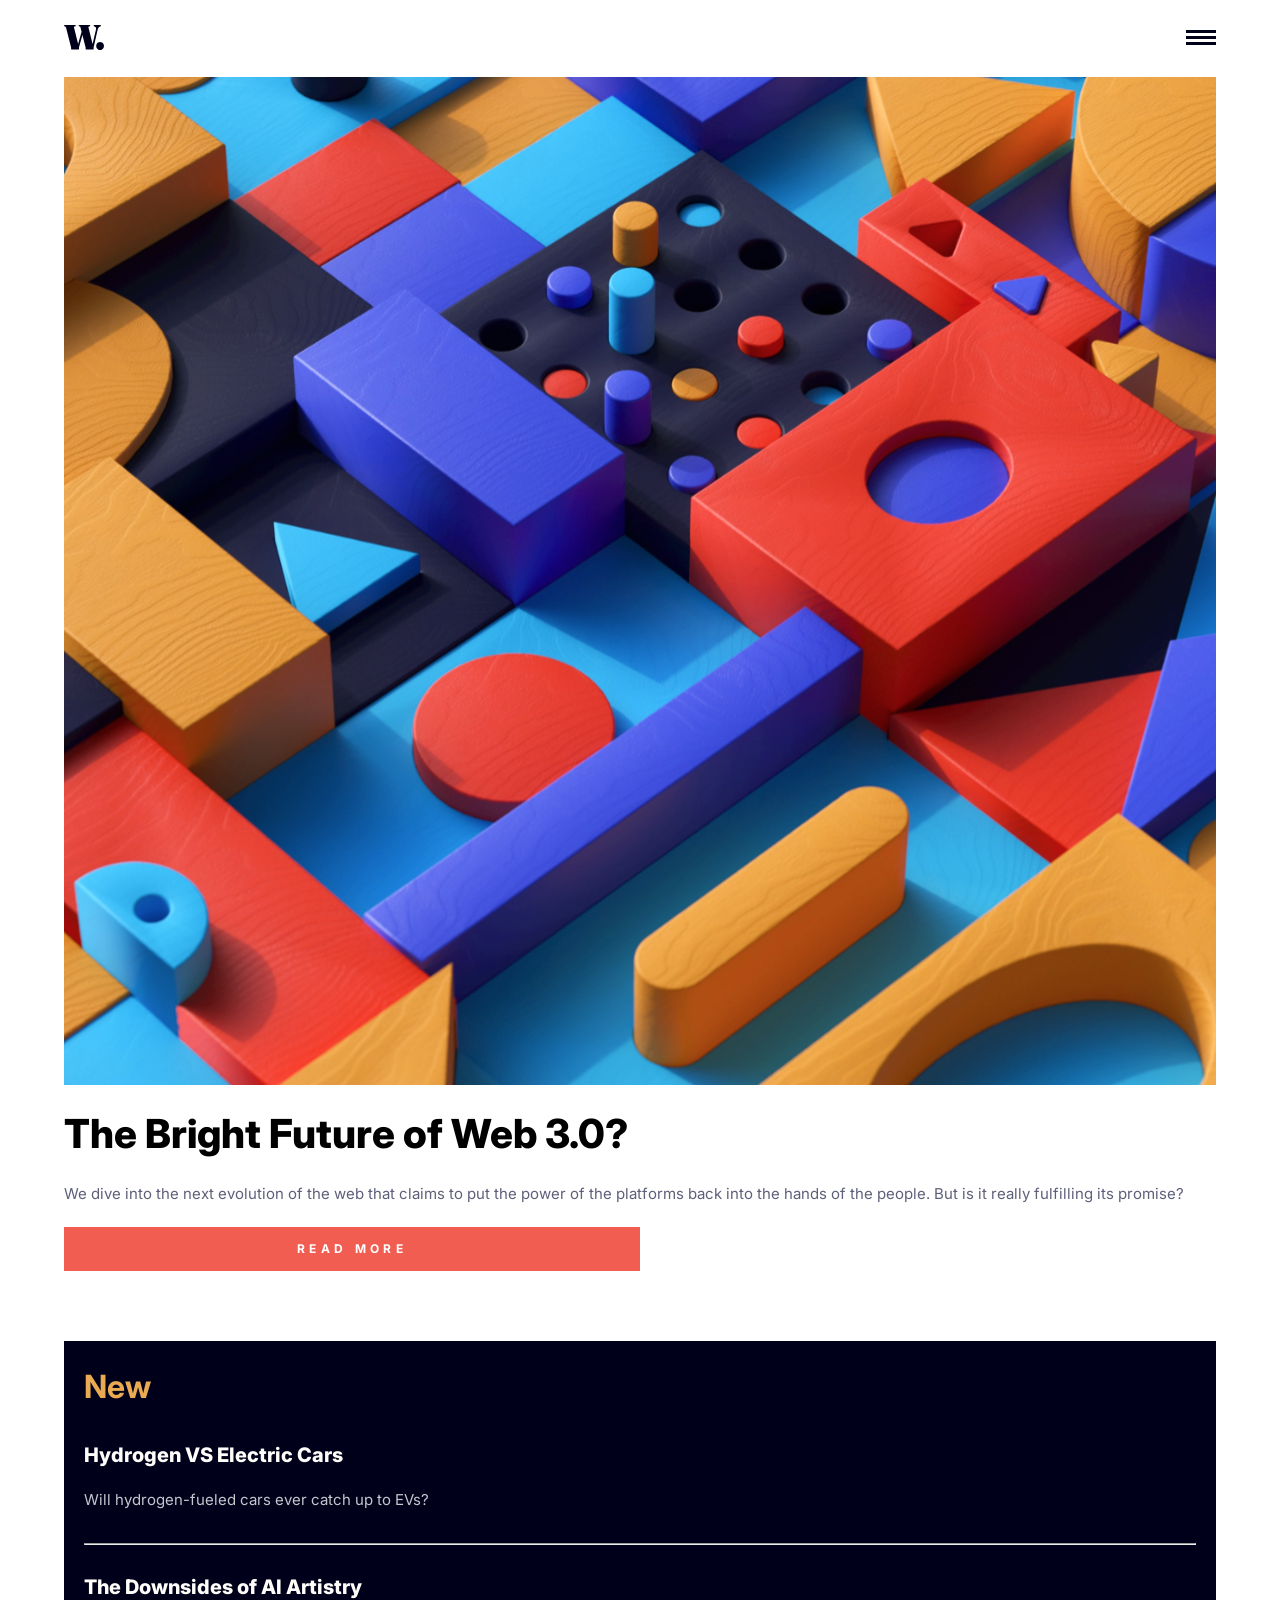
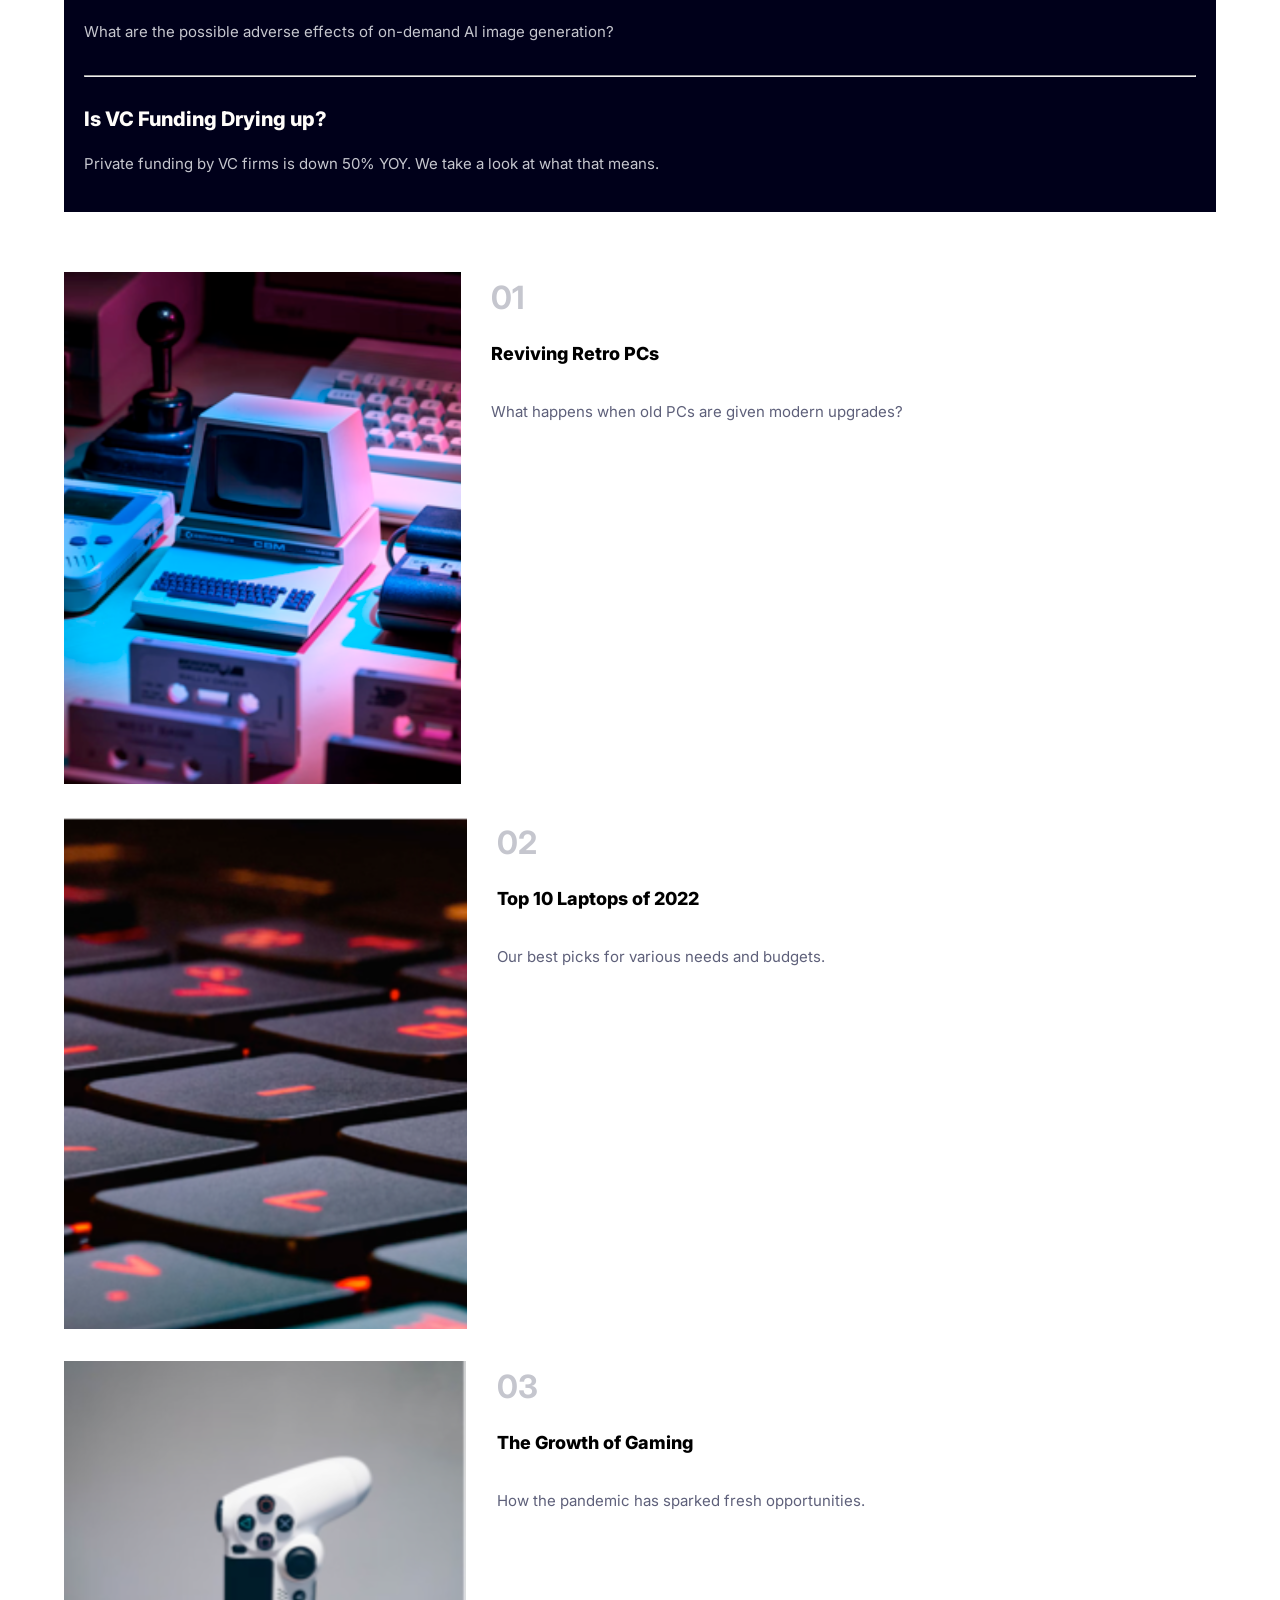
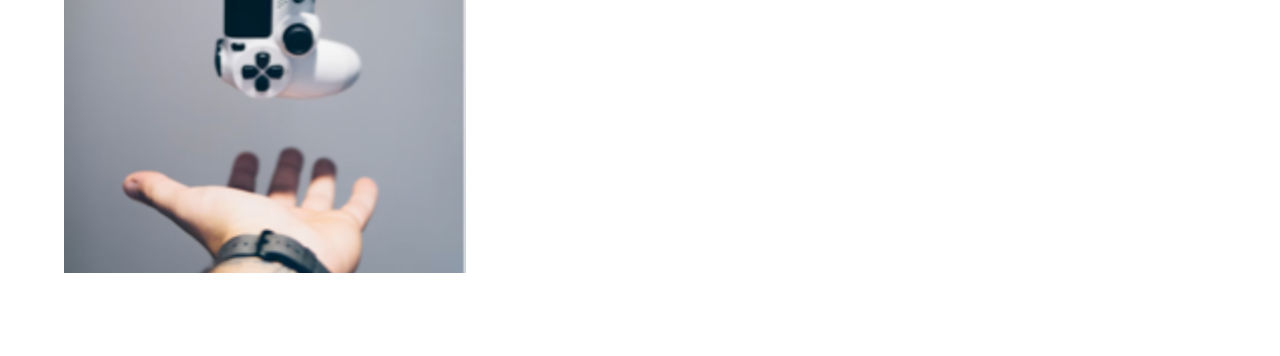
==== website/index.html @ f4c2a89f "mobile done" ====
<!DOCTYPE html>
<html lang="en">
	<head>
		<meta charset="UTF-8" />
		<meta
			name="viewport"
			content="width=device-width, initial-scale=1.0" />
		<link
			rel="stylesheet"
			href="css/screen.css" />
		<title>FigmaBalls6</title>
	</head>
	<body>
		<header class="l-header l-wrapper">
			<div class="l-header__logo">
				<img
					src="images/W..svg"
					alt="" />
			</div>
			<div class="l-header__hamburger">
				<div></div>
				<div></div>
				<div></div>
			</div>
			<nav class="l-header__nav"></nav>
		</header>
		<main>
			<section class="m-home l-wrapper">
				<div class="m-home__image">
					<img
						src="images/vasilis-chatzopoulos-6lwyzronth8-unsplash.svg"
						alt="toys" />
				</div>
				<div class="m-home__text">
					<h1>The Bright Future of Web 3.0?</h1>
					<p class="m-home__text--text">
						We dive into the next evolution of the web that claims to put the
						power of the platforms back into the hands of the people. But is it
						really fulfilling its promise?
					</p>
					<a href="#">read more</a>
				</div>
			</section>
			<section class="m-new l-wrapper">
				<h2>New</h2>
				<div class="m-new__top">
					<h3>Hydrogen VS Electric Cars</h3>
					<p>Will hydrogen-fueled cars ever catch up to EVs?</p>
				</div>
				<hr />
				<div class="m-new__middle">
					<h3>The Downsides of AI Artistry</h3>
					<p>
						What are the possible adverse effects of on-demand AI image
						generation?
					</p>
				</div>
				<hr />
				<div class="m-new__bottom">
					<h3>Is VC Funding Drying up?</h3>
					<p>
						Private funding by VC firms is down 50% YOY. We take a look at what
						that means.
					</p>
				</div>
			</section>
			<section class="m-articles l-wrapper">
				<article class="m-articles__first m-articles--article">
					<div class="m-articles__first--image m-articles--image">
						<img
							src="images/Bitmap.svg"
							alt="controller" />
					</div>
					<div class="m-articles__first--text m-articles--text">
						<ul>
							<li>01</li>
						</ul>
						<h3>Reviving Retro PCs</h3>
						<p>What happens when old PCs are given modern upgrades?</p>
					</div>
				</article>
				<article class="m-articles__second m-articles--article">
					<div class="m-articles__second--image m-articles--image">
						<img
							src="images/Bitmap (1).svg"
							alt="computer" />
					</div>
					<div class="m-articles__second--text m-articles--text">
						<ul>
							<li>02</li>
						</ul>
						<h3>Top 10 Laptops of 2022</h3>
						<p>Our best picks for various needs and budgets.</p>
					</div>
				</article>
				<article class="m-articles__third m-articles--article">
					<div class="m-articles__third--image m-articles--image">
						<img
							src="images/Bitmap (2).svg"
							alt="keyboard" />
					</div>
					<div class="m-articles__third--text m-articles--text">
						<ul>
							<li>03</li>
						</ul>
						<h3>The Growth of Gaming</h3>
						<p>How the pandemic has sparked fresh opportunities.</p>
					</div>
				</article>
			</section>
		</main>
	</body>
</html>
---- website/css/screen.css ----
/*! normalize.css v8.0.1 | MIT License | github.com/necolas/normalize.css */
/* Document
   ========================================================================== */
/**
 * 1. Correct the line height in all browsers.
 * 2. Prevent adjustments of font size after orientation changes in iOS.
 */
@import url("https://fonts.googleapis.com/css2?family=Inter:wght@100..900&display=swap");
html {
  line-height: 1.15; /* 1 */
  -webkit-text-size-adjust: 100%; /* 2 */
}

/* Sections
   ========================================================================== */
/**
 * Remove the margin in all browsers.
 */
body {
  margin: 0;
}

/**
 * Render the `main` element consistently in IE.
 */
main {
  display: block;
}

/**
 * Correct the font size and margin on `h1` elements within `section` and
 * `article` contexts in Chrome, Firefox, and Safari.
 */
h1 {
  font-size: 2em;
  margin: 0.67em 0;
}

/* Grouping content
   ========================================================================== */
/**
 * 1. Add the correct box sizing in Firefox.
 * 2. Show the overflow in Edge and IE.
 */
hr {
  box-sizing: content-box; /* 1 */
  height: 0; /* 1 */
  overflow: visible; /* 2 */
}

/**
 * 1. Correct the inheritance and scaling of font size in all browsers.
 * 2. Correct the odd `em` font sizing in all browsers.
 */
pre {
  font-family: monospace, monospace; /* 1 */
  font-size: 1em; /* 2 */
}

/* Text-level semantics
   ========================================================================== */
/**
 * Remove the gray background on active links in IE 10.
 */
a {
  background-color: transparent;
}

/**
 * 1. Remove the bottom border in Chrome 57-
 * 2. Add the correct text decoration in Chrome, Edge, IE, Opera, and Safari.
 */
abbr[title] {
  border-bottom: none; /* 1 */
  text-decoration: underline; /* 2 */
  text-decoration: underline dotted; /* 2 */
}

/**
 * Add the correct font weight in Chrome, Edge, and Safari.
 */
b,
strong {
  font-weight: bolder;
}

/**
 * 1. Correct the inheritance and scaling of font size in all browsers.
 * 2. Correct the odd `em` font sizing in all browsers.
 */
code,
kbd,
samp {
  font-family: monospace, monospace; /* 1 */
  font-size: 1em; /* 2 */
}

/**
 * Add the correct font size in all browsers.
 */
small {
  font-size: 80%;
}

/**
 * Prevent `sub` and `sup` elements from affecting the line height in
 * all browsers.
 */
sub,
sup {
  font-size: 75%;
  line-height: 0;
  position: relative;
  vertical-align: baseline;
}

sub {
  bottom: -0.25em;
}

sup {
  top: -0.5em;
}

/* Embedded content
   ========================================================================== */
/**
 * Remove the border on images inside links in IE 10.
 */
img {
  border-style: none;
  width: 100%;
}

/* Forms
   ========================================================================== */
/**
 * 1. Change the font styles in all browsers.
 * 2. Remove the margin in Firefox and Safari.
 */
button,
input,
optgroup,
select,
textarea {
  font-family: inherit; /* 1 */
  font-size: 100%; /* 1 */
  line-height: 1.15; /* 1 */
  margin: 0; /* 2 */
}

/**
 * Show the overflow in IE.
 * 1. Show the overflow in Edge.
 */
button,
input { /* 1 */
  overflow: visible;
}

/**
 * Remove the inheritance of text transform in Edge, Firefox, and IE.
 * 1. Remove the inheritance of text transform in Firefox.
 */
button,
select { /* 1 */
  text-transform: none;
}

/**
 * Correct the inability to style clickable types in iOS and Safari.
 */
button,
[type=button],
[type=reset],
[type=submit] {
  -webkit-appearance: button;
}

/**
 * Remove the inner border and padding in Firefox.
 */
button::-moz-focus-inner,
[type=button]::-moz-focus-inner,
[type=reset]::-moz-focus-inner,
[type=submit]::-moz-focus-inner {
  border-style: none;
  padding: 0;
}

/**
 * Restore the focus styles unset by the previous rule.
 */
button:-moz-focusring,
[type=button]:-moz-focusring,
[type=reset]:-moz-focusring,
[type=submit]:-moz-focusring {
  outline: 1px dotted ButtonText;
}

/**
 * Correct the padding in Firefox.
 */
fieldset {
  padding: 0.35em 0.75em 0.625em;
}

/**
 * 1. Correct the text wrapping in Edge and IE.
 * 2. Correct the color inheritance from `fieldset` elements in IE.
 * 3. Remove the padding so developers are not caught out when they zero out
 *    `fieldset` elements in all browsers.
 */
legend {
  box-sizing: border-box; /* 1 */
  color: inherit; /* 2 */
  display: table; /* 1 */
  max-width: 100%; /* 1 */
  padding: 0; /* 3 */
  white-space: normal; /* 1 */
}

/**
 * Add the correct vertical alignment in Chrome, Firefox, and Opera.
 */
progress {
  vertical-align: baseline;
}

/**
 * Remove the default vertical scrollbar in IE 10+.
 */
textarea {
  overflow: auto;
}

/**
 * 1. Add the correct box sizing in IE 10.
 * 2. Remove the padding in IE 10.
 */
[type=checkbox],
[type=radio] {
  box-sizing: border-box; /* 1 */
  padding: 0; /* 2 */
}

/**
 * Correct the cursor style of increment and decrement buttons in Chrome.
 */
[type=number]::-webkit-inner-spin-button,
[type=number]::-webkit-outer-spin-button {
  height: auto;
}

/**
 * 1. Correct the odd appearance in Chrome and Safari.
 * 2. Correct the outline style in Safari.
 */
[type=search] {
  -webkit-appearance: textfield; /* 1 */
  outline-offset: -2px; /* 2 */
}

/**
 * Remove the inner padding in Chrome and Safari on macOS.
 */
[type=search]::-webkit-search-decoration {
  -webkit-appearance: none;
}

/**
 * 1. Correct the inability to style clickable types in iOS and Safari.
 * 2. Change font properties to `inherit` in Safari.
 */
::-webkit-file-upload-button {
  -webkit-appearance: button; /* 1 */
  font: inherit; /* 2 */
}

/* Interactive
   ========================================================================== */
/*
 * Add the correct display in Edge, IE 10+, and Firefox.
 */
details {
  display: block;
}

/*
 * Add the correct display in all browsers.
 */
summary {
  display: list-item;
}

/* Misc
   ========================================================================== */
/**
 * Add the correct display in IE 10+.
 */
template {
  display: none;
}

/**
 * Add the correct display in IE 10.
 */
[hidden] {
  display: none;
}

html {
  font-size: 62.5%;
}

body {
  background-color: white;
}

body .l-header {
  padding-top: 2.5rem;
  padding-bottom: 2.5rem;
  width: 90%;
  display: flex;
  justify-content: space-between;
}
body .l-header .l-header__logo img {
  width: 4rem;
}
body .l-header .l-header__hamburger {
  display: flex;
  flex-direction: column;
  justify-content: center;
}
body .l-header .l-header__hamburger div {
  width: 3rem;
  height: 0.3rem;
  background-color: rgb(0, 0, 26);
  margin-bottom: 0.3rem;
}
body .l-header .l-header__nav {
  display: none;
}

.l-wrapper {
  margin: 0 5%;
}

.m-home {
  display: flex;
  flex-direction: column;
  margin-bottom: 7rem;
}
.m-home h1 {
  font-family: "Inter";
  font-size: 40px;
  font-weight: 800;
  line-height: 40px;
  text-align: left;
}
.m-home p {
  color: rgb(94, 96, 122);
  font-family: "Inter";
  font-size: 15px;
  font-weight: 400;
  line-height: 26px;
  text-align: left;
  margin-bottom: 2rem;
}
.m-home a {
  display: block;
  width: 50%;
  padding: 1rem 0;
  background-color: rgb(241, 93, 81);
  color: white;
  text-align: center;
  text-decoration: none;
  font-family: Inter;
  font-size: 1.2rem;
  font-weight: 700;
  line-height: 24px;
  letter-spacing: 4.375px;
  text-transform: uppercase;
}

.m-new {
  background-color: rgb(0, 0, 26);
  padding: 3rem 2rem;
  padding-bottom: 0.5rem;
}
.m-new h2 {
  font-family: "Inter";
  font-size: 32px;
  font-weight: 700;
  line-height: 32px;
  text-align: left;
  color: rgb(233, 170, 82);
  margin: 0;
  margin-bottom: 4rem;
}
.m-new h3 {
  color: rgb(255, 253, 250);
  font-family: "Inter";
  font-size: 20px;
  font-weight: 800;
  line-height: 24px;
  text-align: left;
}
.m-new p {
  color: rgb(197, 198, 206);
  font-family: "Inter";
  font-size: 15px;
  font-weight: 400;
  line-height: 26px;
  text-align: left;
  margin-bottom: 3rem;
}
.m-new hr {
  background: rgb(94, 96, 122);
  margin-bottom: 3rem;
}

.m-articles {
  margin-top: 6rem;
  margin-bottom: 8rem;
}
.m-articles--article {
  margin-bottom: 3rem;
  display: flex;
}
.m-articles--image img {
  width: auto;
  height: 40vw;
}
.m-articles--text {
  display: flex;
  flex-direction: column;
  align-items: flex-start;
  margin-left: 3rem;
  width: 60vw;
  height: 90%;
}
.m-articles--text ul {
  list-style: none;
  padding: 0;
}
.m-articles--text ul li {
  text-align: left;
  font-family: "Inter";
  font-size: 32px;
  font-weight: 700;
  line-height: 32px;
  text-align: left;
  color: rgb(197, 198, 206);
}
.m-articles--text h3 {
  font-family: "Inter";
  font-size: 18px;
  font-weight: 800;
  line-height: 24px;
  text-align: left;
}
.m-articles--text p {
  color: rgb(94, 96, 122);
  font-family: "Inter";
  font-size: 15px;
  font-weight: 400;
  line-height: 26px;
  text-align: left;
}

/*# sourceMappingURL=screen.css.map */
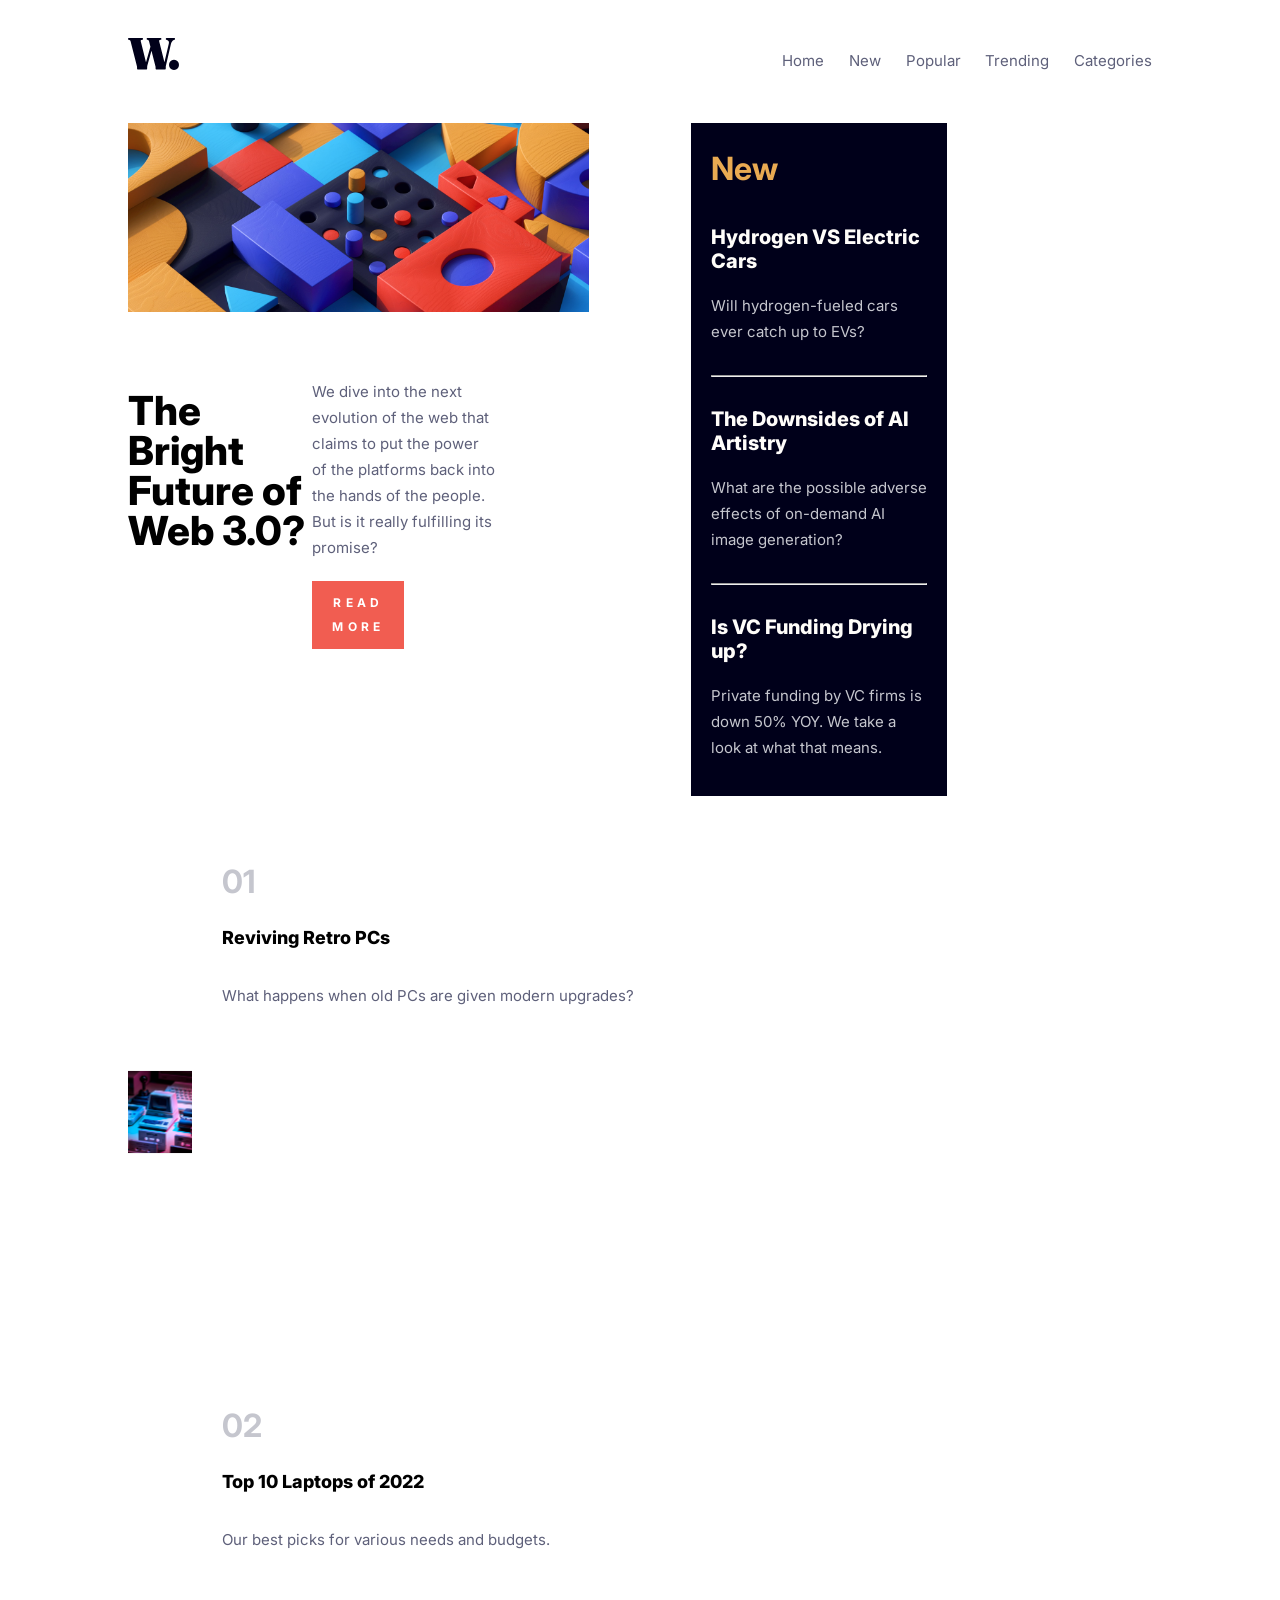
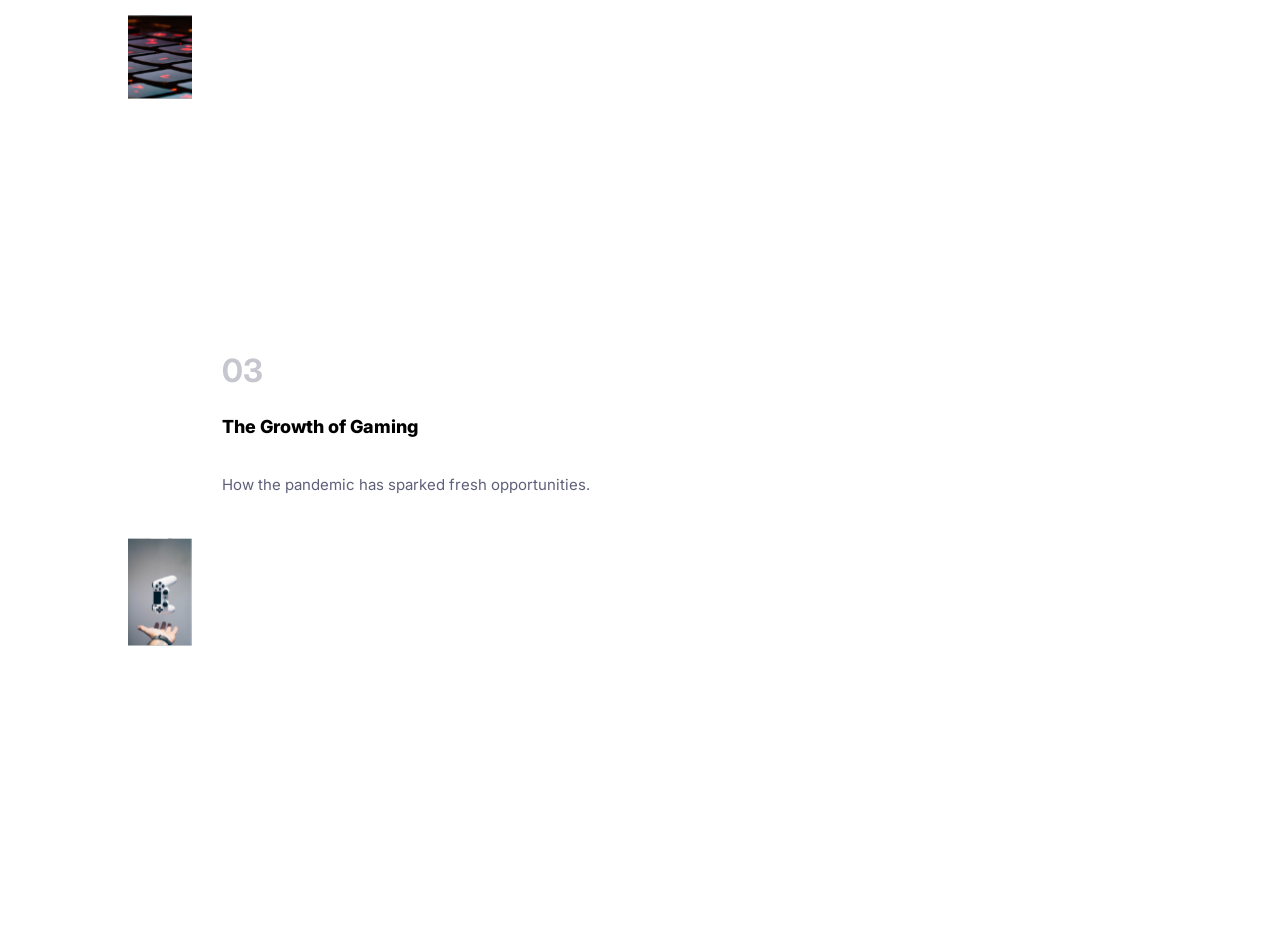
==== commit f805c548: "desktop grid failed" ====
--- a/website/index.html
+++ b/website/index.html
@@ -17,97 +17,113 @@
 					src="images/W..svg"
 					alt="" />
 			</div>
-			<div class="l-header__hamburger">
+			<div
+				class="l-header__hamburger"
+				id="hamburger">
 				<div></div>
 				<div></div>
 				<div></div>
 			</div>
-			<nav class="l-header__nav"></nav>
+			<nav class="l-header__nav">
+				<ul>
+					<li><a href="#">Home</a></li>
+					<li><a href="#">New</a></li>
+					<li><a href="#">Popular</a></li>
+					<li><a href="#">Trending</a></li>
+					<li><a href="#">Categories</a></li>
+				</ul>
+			</nav>
 		</header>
 		<main>
-			<section class="m-home l-wrapper">
-				<div class="m-home__image">
-					<img
-						src="images/vasilis-chatzopoulos-6lwyzronth8-unsplash.svg"
-						alt="toys" />
-				</div>
-				<div class="m-home__text">
-					<h1>The Bright Future of Web 3.0?</h1>
-					<p class="m-home__text--text">
-						We dive into the next evolution of the web that claims to put the
-						power of the platforms back into the hands of the people. But is it
-						really fulfilling its promise?
-					</p>
-					<a href="#">read more</a>
-				</div>
-			</section>
-			<section class="m-new l-wrapper">
-				<h2>New</h2>
-				<div class="m-new__top">
-					<h3>Hydrogen VS Electric Cars</h3>
-					<p>Will hydrogen-fueled cars ever catch up to EVs?</p>
-				</div>
-				<hr />
-				<div class="m-new__middle">
-					<h3>The Downsides of AI Artistry</h3>
-					<p>
-						What are the possible adverse effects of on-demand AI image
-						generation?
-					</p>
-				</div>
-				<hr />
-				<div class="m-new__bottom">
-					<h3>Is VC Funding Drying up?</h3>
-					<p>
-						Private funding by VC firms is down 50% YOY. We take a look at what
-						that means.
-					</p>
-				</div>
-			</section>
-			<section class="m-articles l-wrapper">
-				<article class="m-articles__first m-articles--article">
-					<div class="m-articles__first--image m-articles--image">
+			<div class="m-grid--first">
+				<section class="m-home l-wrapper">
+					<div class="m-home__image">
 						<img
-							src="images/Bitmap.svg"
-							alt="controller" />
+							src="images/photo.png"
+							alt="toys" />
 					</div>
-					<div class="m-articles__first--text m-articles--text">
-						<ul>
-							<li>01</li>
-						</ul>
-						<h3>Reviving Retro PCs</h3>
-						<p>What happens when old PCs are given modern upgrades?</p>
+					<div class="m-home__text">
+						<h1>The Bright Future of Web 3.0?</h1>
+						<div class="m-home__text--text">
+							<p>
+								We dive into the next evolution of the web that claims to put
+								the power of the platforms back into the hands of the people.
+								But is it really fulfilling its promise?
+							</p>
+							<a href="#">read more</a>
+						</div>
 					</div>
-				</article>
-				<article class="m-articles__second m-articles--article">
-					<div class="m-articles__second--image m-articles--image">
-						<img
-							src="images/Bitmap (1).svg"
-							alt="computer" />
+				</section>
+				<section class="m-new l-wrapper">
+					<h2>New</h2>
+					<div class="m-new__top">
+						<h3>Hydrogen VS Electric Cars</h3>
+						<p>Will hydrogen-fueled cars ever catch up to EVs?</p>
 					</div>
-					<div class="m-articles__second--text m-articles--text">
-						<ul>
-							<li>02</li>
-						</ul>
-						<h3>Top 10 Laptops of 2022</h3>
-						<p>Our best picks for various needs and budgets.</p>
+					<hr />
+					<div class="m-new__middle">
+						<h3>The Downsides of AI Artistry</h3>
+						<p>
+							What are the possible adverse effects of on-demand AI image
+							generation?
+						</p>
 					</div>
-				</article>
-				<article class="m-articles__third m-articles--article">
-					<div class="m-articles__third--image m-articles--image">
-						<img
-							src="images/Bitmap (2).svg"
-							alt="keyboard" />
+					<hr />
+					<div class="m-new__bottom">
+						<h3>Is VC Funding Drying up?</h3>
+						<p>
+							Private funding by VC firms is down 50% YOY. We take a look at
+							what that means.
+						</p>
 					</div>
-					<div class="m-articles__third--text m-articles--text">
-						<ul>
-							<li>03</li>
-						</ul>
-						<h3>The Growth of Gaming</h3>
-						<p>How the pandemic has sparked fresh opportunities.</p>
-					</div>
-				</article>
-			</section>
+				</section>
+			</div>
+			<div class="m-grid--second">
+				<section class="m-articles l-wrapper">
+					<article class="m-articles__first m-articles--article">
+						<div class="m-articles__first--image m-articles--image">
+							<img
+								src="images/Bitmap.svg"
+								alt="controller" />
+						</div>
+						<div class="m-articles__first--text m-articles--text">
+							<ul>
+								<li>01</li>
+							</ul>
+							<h3>Reviving Retro PCs</h3>
+							<p>What happens when old PCs are given modern upgrades?</p>
+						</div>
+					</article>
+					<article class="m-articles__second m-articles--article">
+						<div class="m-articles__second--image m-articles--image">
+							<img
+								src="images/Bitmap (1).svg"
+								alt="computer" />
+						</div>
+						<div class="m-articles__second--text m-articles--text">
+							<ul>
+								<li>02</li>
+							</ul>
+							<h3>Top 10 Laptops of 2022</h3>
+							<p>Our best picks for various needs and budgets.</p>
+						</div>
+					</article>
+					<article class="m-articles__third m-articles--article">
+						<div class="m-articles__third--image m-articles--image">
+							<img
+								src="images/Bitmap (2).svg"
+								alt="keyboard" />
+						</div>
+						<div class="m-articles__third--text m-articles--text">
+							<ul>
+								<li>03</li>
+							</ul>
+							<h3>The Growth of Gaming</h3>
+							<p>How the pandemic has sparked fresh opportunities.</p>
+						</div>
+					</article>
+				</section>
+			</div>
 		</main>
 	</body>
 </html>
--- a/website/css/screen.css
+++ b/website/css/screen.css
@@ -317,33 +317,83 @@
   background-color: white;
 }
 
-body .l-header {
+.l-wrapper {
+  margin: 0 5%;
+}
+
+@media screen and (min-width: 1280px) {
+  .l-wrapper {
+    margin: 0 10%;
+  }
+  .m-grid--first {
+    width: 80%;
+    display: grid;
+    margin-left: 10%;
+    margin-right: 10%;
+    grid-template-rows: 100%;
+    grid-template-columns: 50% 25%;
+    gap: 5%;
+  }
+}
+.l-header {
   padding-top: 2.5rem;
   padding-bottom: 2.5rem;
   width: 90%;
   display: flex;
   justify-content: space-between;
 }
-body .l-header .l-header__logo img {
+.l-header__logo img {
   width: 4rem;
 }
-body .l-header .l-header__hamburger {
+.l-header__hamburger {
   display: flex;
   flex-direction: column;
   justify-content: center;
 }
-body .l-header .l-header__hamburger div {
+.l-header__hamburger div {
   width: 3rem;
   height: 0.3rem;
   background-color: rgb(0, 0, 26);
   margin-bottom: 0.3rem;
 }
-body .l-header .l-header__nav {
+.l-header__nav {
   display: none;
 }
 
-.l-wrapper {
-  margin: 0 5%;
+@media screen and (min-width: 1280px) {
+  .l-header {
+    width: 80%;
+    padding-top: 3%;
+    padding-bottom: 3%;
+  }
+  .l-header__logo {
+    width: 5%;
+  }
+  .l-header__logo img {
+    width: 100%;
+  }
+  .l-header__hamburger {
+    display: none;
+  }
+  .l-header__nav {
+    display: block;
+    width: 40%;
+  }
+}
+.l-header__nav ul {
+  list-style: none;
+  display: flex;
+  flex-direction: row;
+  justify-content: space-between;
+}
+.l-header__nav ul li a {
+  font-family: "Inter";
+  font-size: 1.5em;
+  font-weight: 400;
+  line-height: 26px;
+  text-align: left;
+  color: #5e607a;
+  text-decoration: none;
 }
 
 .m-home {
@@ -375,14 +425,48 @@
   color: white;
   text-align: center;
   text-decoration: none;
-  font-family: Inter;
+  font-family: "Inter";
   font-size: 1.2rem;
   font-weight: 700;
   line-height: 24px;
   letter-spacing: 4.375px;
   text-transform: uppercase;
 }
-
+.m-home img {
+  width: 100%;
+}
+
+@media screen and (min-width: 1280px) {
+  .m-home {
+    margin-right: 0;
+    margin-left: 0;
+    display: grid;
+    grid-template-columns: 90%;
+    grid-template-rows: 40% 40%;
+  }
+  .m-home-__image {
+    height: 15%;
+    grid-column: 1/2;
+    grid-row: 1/2;
+  }
+  .m-home-__image img {
+    height: 100%;
+  }
+  .m-home__text {
+    grid-column: 1/2;
+    display: grid;
+    grid-template-columns: 40% 40%;
+    grid-template-rows: 90%;
+  }
+  .m-home__text h1 {
+    grid-row: 1/2;
+    grid-column: 1/2;
+  }
+  .m-home__text--text {
+    grid-row: 1/2;
+    grid-column: 2/3;
+  }
+}
 .m-new {
   background-color: rgb(0, 0, 26);
   padding: 3rem 2rem;
@@ -420,6 +504,12 @@
   margin-bottom: 3rem;
 }
 
+@media screen and (min-width: 1280px) {
+  .m-new {
+    margin-left: 0;
+    margin-right: 0;
+  }
+}
 .m-articles {
   margin-top: 6rem;
   margin-bottom: 8rem;
@@ -469,4 +559,10 @@
   text-align: left;
 }
 
+@media screen and (min-width: 1280px) {
+  .m-articles--image img {
+    width: 5vw;
+  }
+}
+
 /*# sourceMappingURL=screen.css.map */
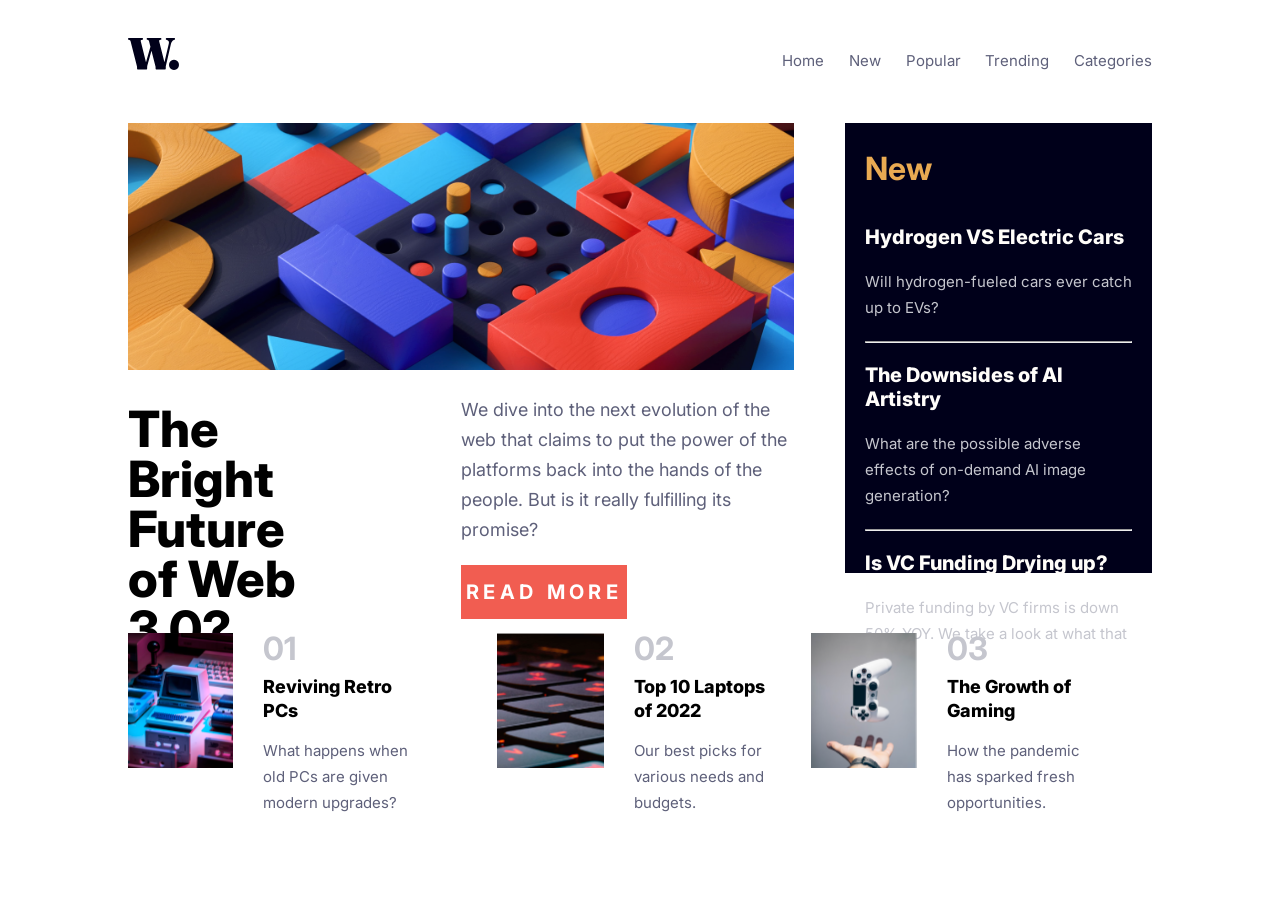
==== commit 29dda0d4: "done" ====
--- a/website/index.html
+++ b/website/index.html
@@ -78,52 +78,51 @@
 					</div>
 				</section>
 			</div>
-			<div class="m-grid--second">
-				<section class="m-articles l-wrapper">
-					<article class="m-articles__first m-articles--article">
-						<div class="m-articles__first--image m-articles--image">
-							<img
-								src="images/Bitmap.svg"
-								alt="controller" />
-						</div>
-						<div class="m-articles__first--text m-articles--text">
-							<ul>
-								<li>01</li>
-							</ul>
-							<h3>Reviving Retro PCs</h3>
-							<p>What happens when old PCs are given modern upgrades?</p>
-						</div>
-					</article>
-					<article class="m-articles__second m-articles--article">
-						<div class="m-articles__second--image m-articles--image">
-							<img
-								src="images/Bitmap (1).svg"
-								alt="computer" />
-						</div>
-						<div class="m-articles__second--text m-articles--text">
-							<ul>
-								<li>02</li>
-							</ul>
-							<h3>Top 10 Laptops of 2022</h3>
-							<p>Our best picks for various needs and budgets.</p>
-						</div>
-					</article>
-					<article class="m-articles__third m-articles--article">
-						<div class="m-articles__third--image m-articles--image">
-							<img
-								src="images/Bitmap (2).svg"
-								alt="keyboard" />
-						</div>
-						<div class="m-articles__third--text m-articles--text">
-							<ul>
-								<li>03</li>
-							</ul>
-							<h3>The Growth of Gaming</h3>
-							<p>How the pandemic has sparked fresh opportunities.</p>
-						</div>
-					</article>
-				</section>
-			</div>
+
+			<section class="m-articles l-wrapper">
+				<article class="m-articles__first m-articles--article">
+					<div class="m-articles__first--image m-articles--image">
+						<img
+							src="images/Bitmap.svg"
+							alt="controller" />
+					</div>
+					<div class="m-articles__first--text m-articles--text">
+						<ul>
+							<li>01</li>
+						</ul>
+						<h3>Reviving Retro PCs</h3>
+						<p>What happens when old PCs are given modern upgrades?</p>
+					</div>
+				</article>
+				<article class="m-articles__second m-articles--article">
+					<div class="m-articles__second--image m-articles--image">
+						<img
+							src="images/Bitmap(1).svg"
+							alt="computer" />
+					</div>
+					<div class="m-articles__second--text m-articles--text">
+						<ul>
+							<li>02</li>
+						</ul>
+						<h3>Top 10 Laptops of 2022</h3>
+						<p>Our best picks for various needs and budgets.</p>
+					</div>
+				</article>
+				<article class="m-articles__third m-articles--article">
+					<div class="m-articles__third--image m-articles--image">
+						<img
+							src="images/Bitmap(2).svg"
+							alt="keyboard" />
+					</div>
+					<div class="m-articles__third--text m-articles--text">
+						<ul>
+							<li>03</li>
+						</ul>
+						<h3>The Growth of Gaming</h3>
+						<p>How the pandemic has sparked fresh opportunities.</p>
+					</div>
+				</article>
+			</section>
 		</main>
 	</body>
 </html>
--- a/website/css/screen.css
+++ b/website/css/screen.css
@@ -327,11 +327,12 @@
   }
   .m-grid--first {
     width: 80%;
+    height: 50vh;
     display: grid;
     margin-left: 10%;
     margin-right: 10%;
     grid-template-rows: 100%;
-    grid-template-columns: 50% 25%;
+    grid-template-columns: 65% 30%;
     gap: 5%;
   }
 }
@@ -440,31 +441,49 @@
   .m-home {
     margin-right: 0;
     margin-left: 0;
+    margin-bottom: 0;
     display: grid;
-    grid-template-columns: 90%;
-    grid-template-rows: 40% 40%;
-  }
-  .m-home-__image {
-    height: 15%;
+    grid-template-columns: 100%;
+    grid-template-rows: 55% 45%;
+  }
+  .m-home__image {
     grid-column: 1/2;
     grid-row: 1/2;
   }
-  .m-home-__image img {
+  .m-home__image img {
     height: 100%;
   }
   .m-home__text {
     grid-column: 1/2;
     display: grid;
-    grid-template-columns: 40% 40%;
-    grid-template-rows: 90%;
+    grid-template-columns: 40% 50%;
+    grid-template-rows: 100%;
+    gap: 10%;
   }
   .m-home__text h1 {
+    width: 80%;
     grid-row: 1/2;
     grid-column: 1/2;
+    font-size: 5rem;
+    line-height: 5rem;
+    margin-bottom: 0;
   }
   .m-home__text--text {
     grid-row: 1/2;
     grid-column: 2/3;
+    display: flex;
+    flex-direction: column;
+    justify-content: space-between;
+  }
+  .m-home__text--text p {
+    margin-top: 2.5rem;
+    font-size: 1.8rem;
+    line-height: 3rem;
+  }
+  .m-home__text--text a {
+    font-size: 2rem;
+    padding-top: 1.5rem;
+    padding-bottom: 1.5rem;
   }
 }
 .m-new {
@@ -497,11 +516,11 @@
   font-weight: 400;
   line-height: 26px;
   text-align: left;
-  margin-bottom: 3rem;
+  margin-bottom: 2rem;
 }
 .m-new hr {
   background: rgb(94, 96, 122);
-  margin-bottom: 3rem;
+  margin-bottom: 2rem;
 }
 
 @media screen and (min-width: 1280px) {
@@ -560,8 +579,29 @@
 }
 
 @media screen and (min-width: 1280px) {
+  .m-articles {
+    display: flex;
+    flex-direction: row;
+    justify-content: space-between;
+    height: 15vh;
+  }
+  .m-articles--article {
+    margin-bottom: 0;
+  }
   .m-articles--image img {
-    width: 5vw;
+    height: 100%;
+  }
+  .m-articles--text {
+    width: 45%;
+    height: 100%;
+    justify-content: space-between;
+  }
+  .m-articles--text ul {
+    margin: 0;
+  }
+  .m-articles--text h3 {
+    margin-top: 1rem;
+    margin-bottom: 0;
   }
 }
 
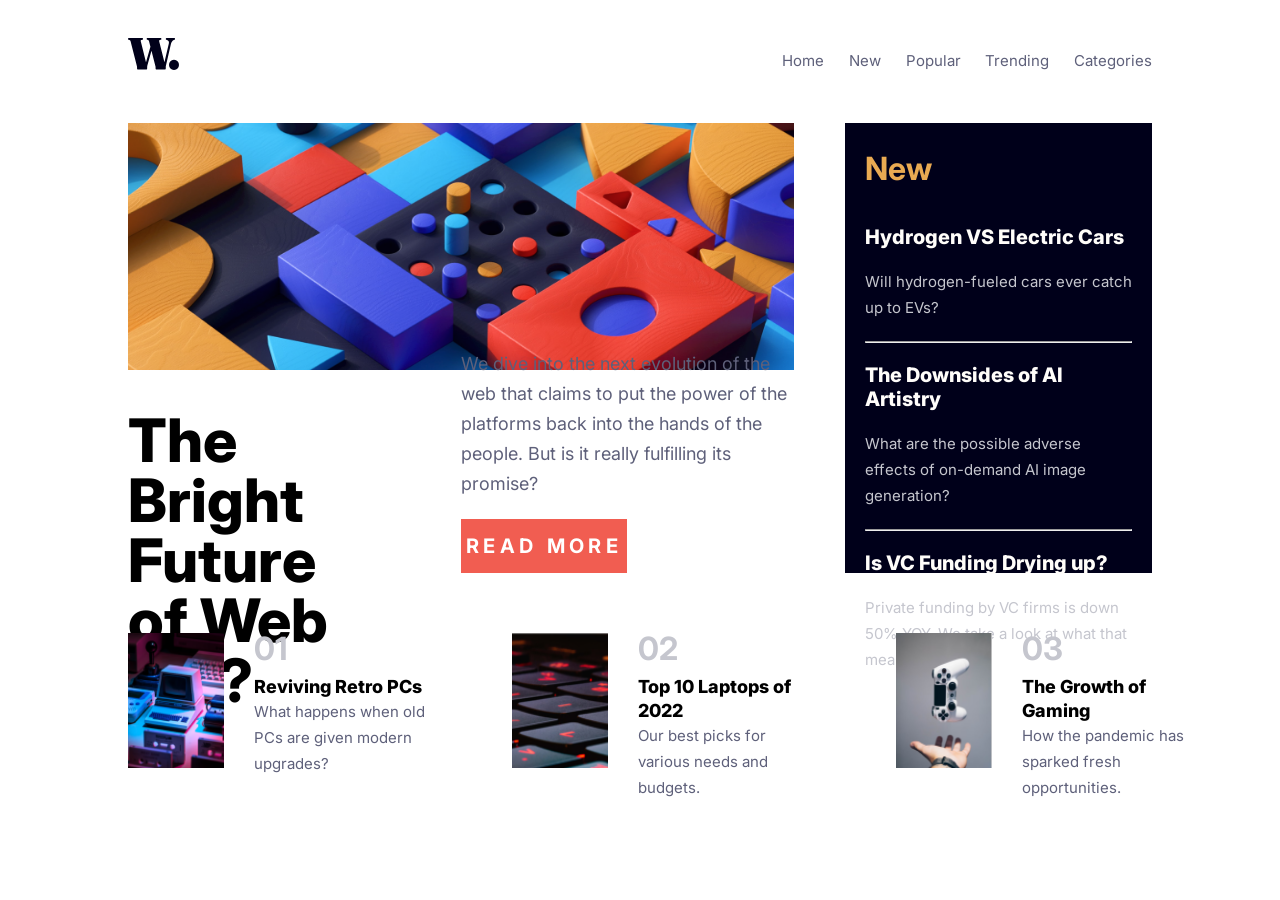
==== commit be557a1f: "done and page?" ====
--- a/website/index.html
+++ b/website/index.html
@@ -78,12 +78,11 @@
 					</div>
 				</section>
 			</div>
-
 			<section class="m-articles l-wrapper">
-				<article class="m-articles__first m-articles--article">
+				<article class="m-articles__first m-articles--article shake">
 					<div class="m-articles__first--image m-articles--image">
 						<img
-							src="images/Bitmap.svg"
+							src="images/Bitmap.png"
 							alt="controller" />
 					</div>
 					<div class="m-articles__first--text m-articles--text">
@@ -94,10 +93,10 @@
 						<p>What happens when old PCs are given modern upgrades?</p>
 					</div>
 				</article>
-				<article class="m-articles__second m-articles--article">
+				<article class="m-articles__second m-articles--article shake">
 					<div class="m-articles__second--image m-articles--image">
 						<img
-							src="images/Bitmap(1).svg"
+							src="images/Bitmap(1).png"
 							alt="computer" />
 					</div>
 					<div class="m-articles__second--text m-articles--text">
@@ -108,10 +107,10 @@
 						<p>Our best picks for various needs and budgets.</p>
 					</div>
 				</article>
-				<article class="m-articles__third m-articles--article">
+				<article class="m-articles__third m-articles--article shake">
 					<div class="m-articles__third--image m-articles--image">
 						<img
-							src="images/Bitmap(2).svg"
+							src="images/Bitmap(2).png"
 							alt="keyboard" />
 					</div>
 					<div class="m-articles__third--text m-articles--text">
@@ -124,5 +123,6 @@
 				</article>
 			</section>
 		</main>
+		<script src="js/script.js"></script>
 	</body>
 </html>
--- a/website/css/screen.css
+++ b/website/css/screen.css
@@ -342,23 +342,45 @@
   width: 90%;
   display: flex;
   justify-content: space-between;
+  flex-wrap: wrap;
+}
+.l-header__logo {
+  width: 50%;
 }
 .l-header__logo img {
   width: 4rem;
 }
 .l-header__hamburger {
+  width: 50%;
   display: flex;
   flex-direction: column;
   justify-content: center;
+  align-items: flex-end;
 }
 .l-header__hamburger div {
-  width: 3rem;
-  height: 0.3rem;
+  width: 4rem;
+  height: 0.4rem;
   background-color: rgb(0, 0, 26);
   margin-bottom: 0.3rem;
 }
 .l-header__nav {
   display: none;
+  width: 100%;
+}
+.l-header .active {
+  display: block;
+  left: 17rem;
+  top: 4rem;
+  width: 100%;
+}
+.l-header .active ul {
+  display: flex;
+  flex-direction: column;
+  padding: 0;
+  align-items: center;
+}
+.l-header .active ul li a {
+  font-size: 2rem;
 }
 
 @media screen and (min-width: 1280px) {
@@ -408,6 +430,7 @@
   font-weight: 800;
   line-height: 40px;
   text-align: left;
+  width: 80%;
 }
 .m-home p {
   color: rgb(94, 96, 122);
@@ -435,6 +458,7 @@
 }
 .m-home img {
   width: 100%;
+  height: 40vh;
 }
 
 @media screen and (min-width: 1280px) {
@@ -464,8 +488,8 @@
     width: 80%;
     grid-row: 1/2;
     grid-column: 1/2;
-    font-size: 5rem;
-    line-height: 5rem;
+    font-size: 6rem;
+    line-height: 6rem;
     margin-bottom: 0;
   }
   .m-home__text--text {
@@ -473,10 +497,10 @@
     grid-column: 2/3;
     display: flex;
     flex-direction: column;
-    justify-content: space-between;
+    justify-content: flex-end;
   }
   .m-home__text--text p {
-    margin-top: 2.5rem;
+    margin-top: 10%;
     font-size: 1.8rem;
     line-height: 3rem;
   }
@@ -529,17 +553,53 @@
     margin-right: 0;
   }
 }
+@keyframes shake {
+  0% {
+    transform: translateX(0);
+  }
+  10%, 90% {
+    transform: translateX(-10px);
+  }
+  20%, 80% {
+    transform: translateX(10px);
+  }
+  30%, 50%, 70% {
+    transform: translateX(-10px);
+  }
+  40%, 60% {
+    transform: translateX(10px);
+  }
+  100% {
+    transform: translateX(0);
+  }
+}
 .m-articles {
   margin-top: 6rem;
   margin-bottom: 8rem;
+  width: 90%;
+}
+.m-articles .shake:hover {
+  animation: shake 0.8s;
 }
 .m-articles--article {
   margin-bottom: 3rem;
   display: flex;
+  width: 100%;
+  height: 15vh;
+  background-color: transparent;
+  transition: 0 infinite background-color linear;
+}
+.m-articles--article:hover {
+  background-color: lightblue;
+}
+.m-articles--image {
+  width: 25%;
+  max-width: 20rem;
+  height: 100%;
 }
 .m-articles--image img {
-  width: auto;
-  height: 40vw;
+  width: 100%;
+  height: 100%;
 }
 .m-articles--text {
   display: flex;
@@ -547,11 +607,13 @@
   align-items: flex-start;
   margin-left: 3rem;
   width: 60vw;
+  max-width: 25rem;
   height: 90%;
 }
 .m-articles--text ul {
   list-style: none;
   padding: 0;
+  margin-top: 0;
 }
 .m-articles--text ul li {
   text-align: left;
@@ -568,8 +630,10 @@
   font-weight: 800;
   line-height: 24px;
   text-align: left;
+  margin: 0;
 }
 .m-articles--text p {
+  margin-top: 0;
   color: rgb(94, 96, 122);
   font-family: "Inter";
   font-size: 15px;
